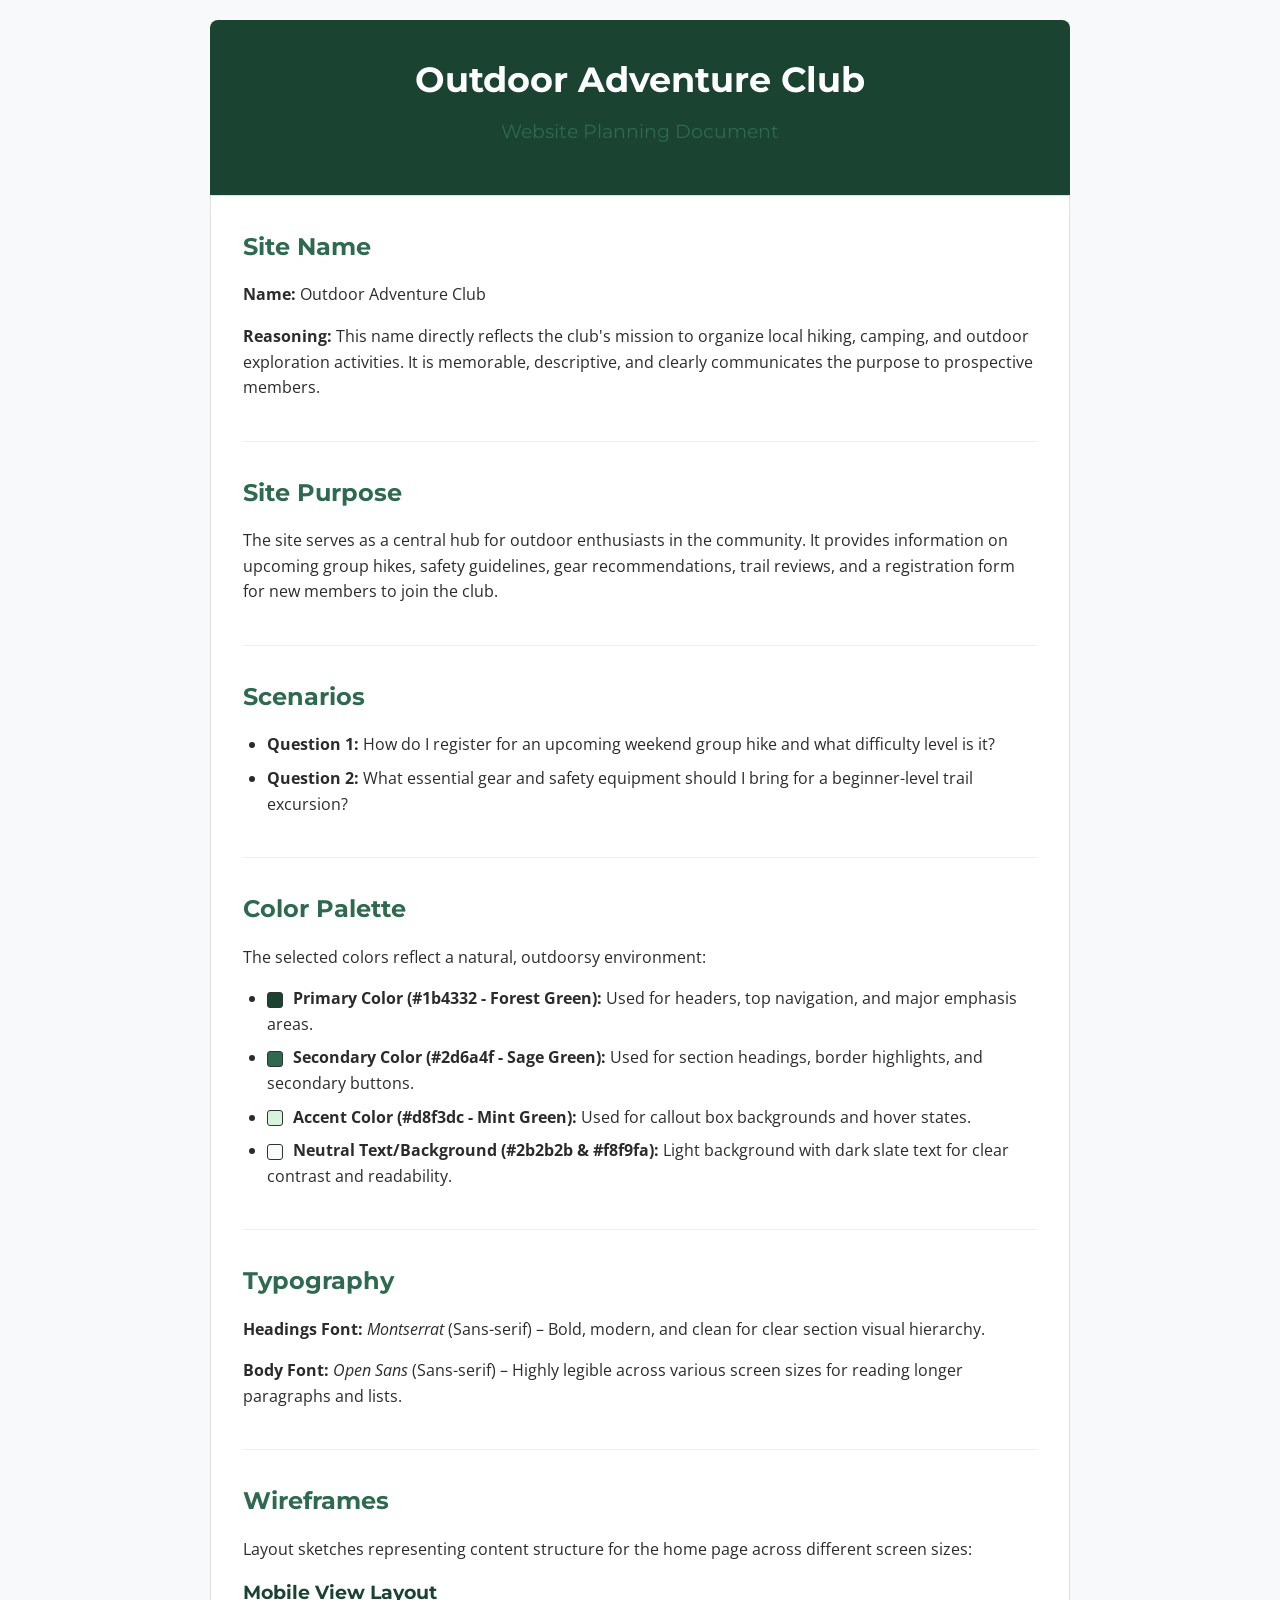
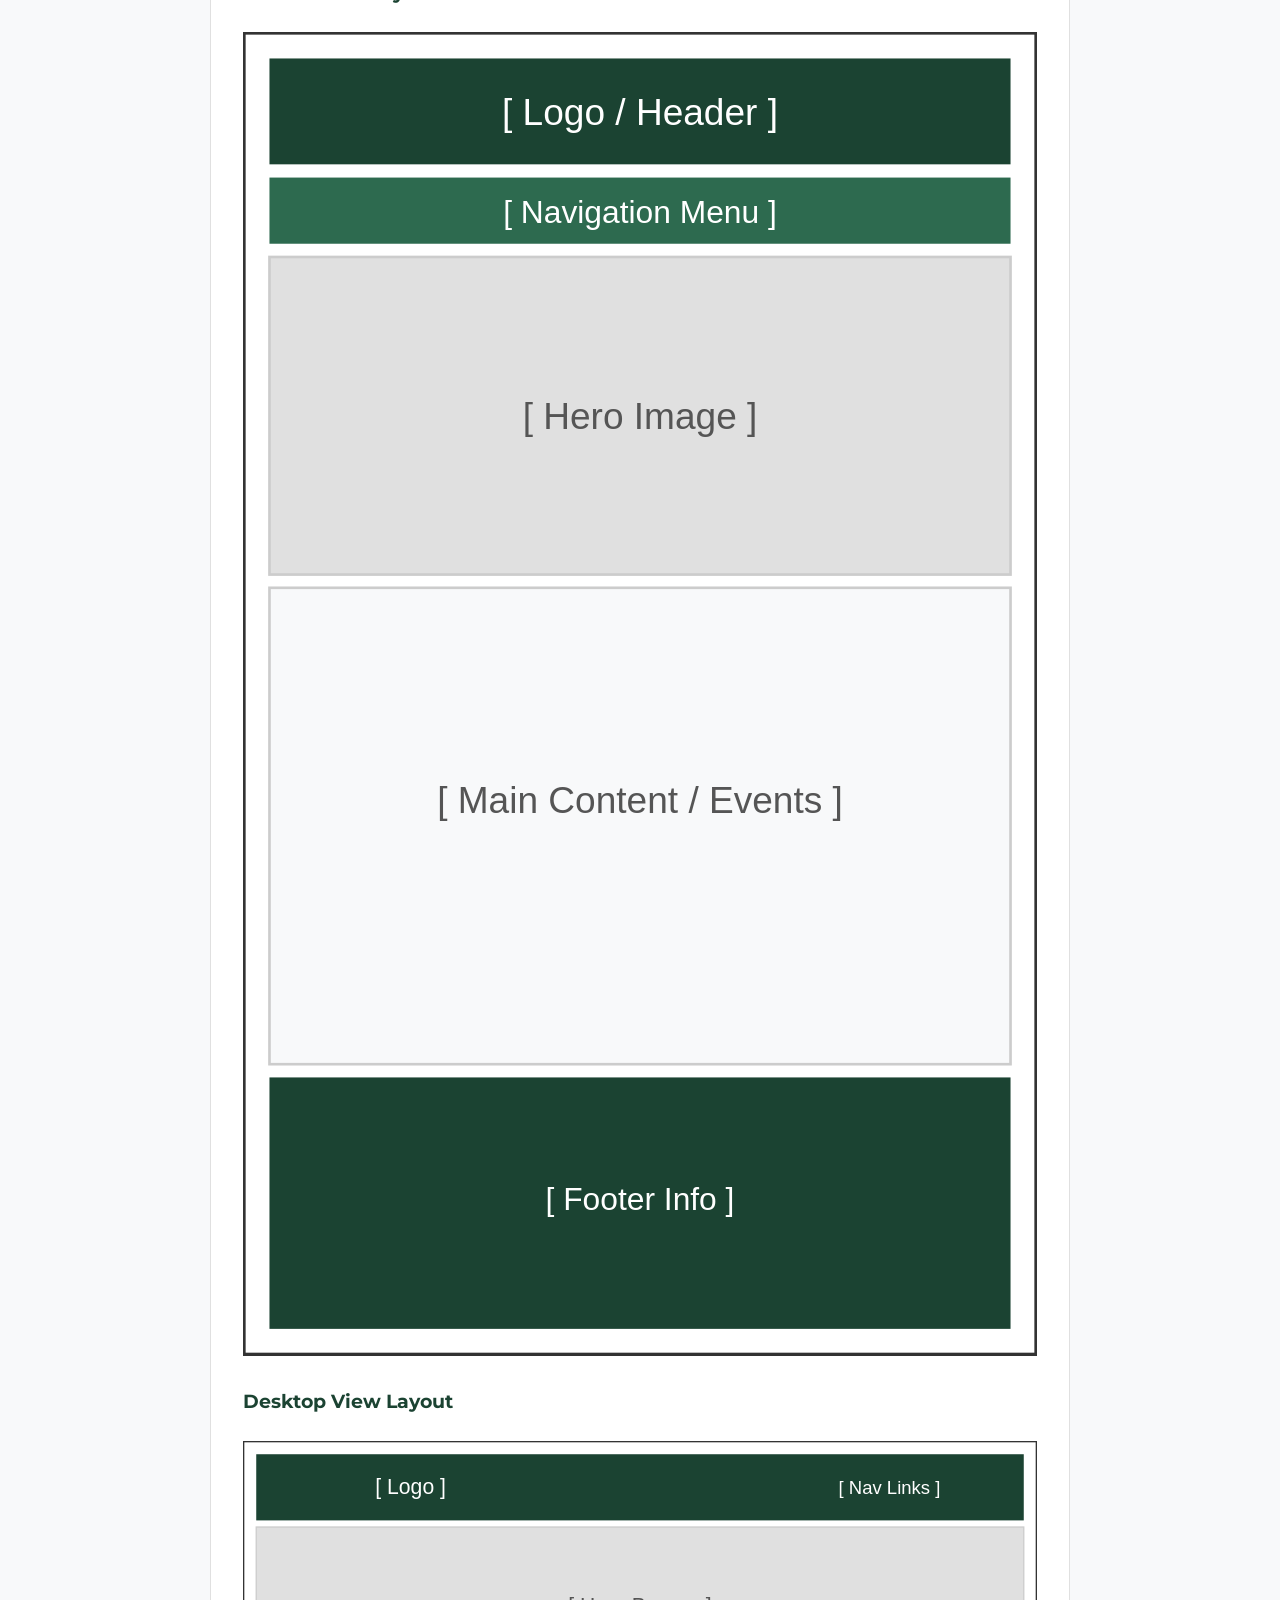
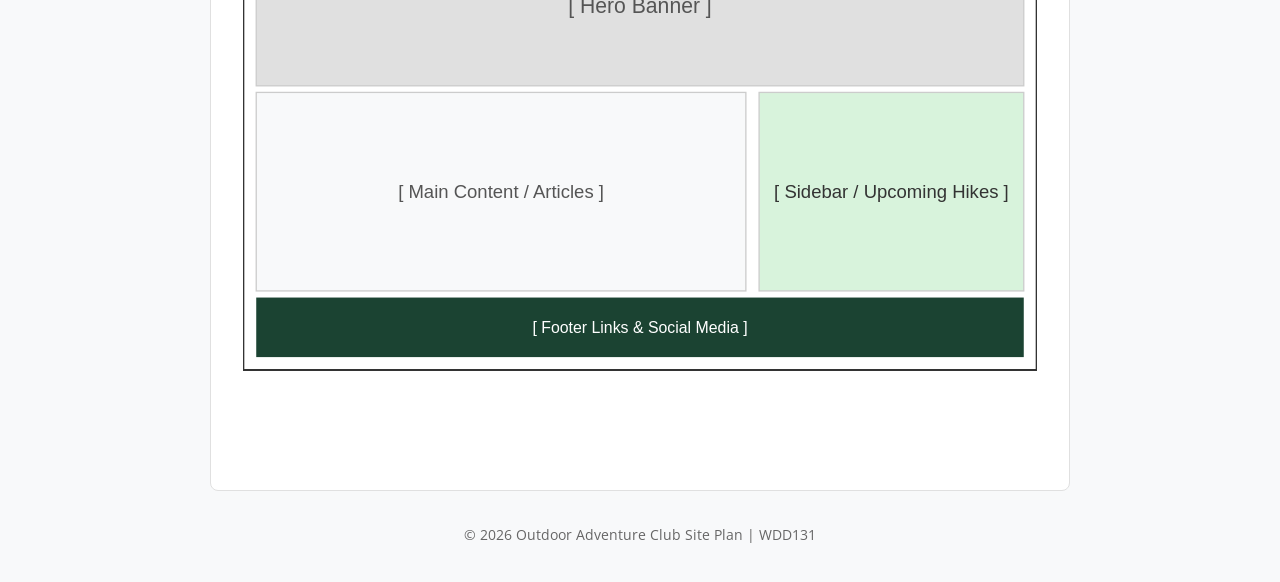
==== styles/project/siteplan.html @ a97b6d0e "web planing document w5" ====
<!DOCTYPE html>
<html lang="en">

<head>
    <meta charset="UTF-8">
    <meta name="viewport" content="width=device-width, initial-scale=1.0">
    <meta name="description" content="Website Planning Document for the Outdoor Adventure Club project.">
    <meta name="author" content="akpati chijindu">
    <title>Outdoor Adventure Club - Site Plan</title>
    <link rel="preconnect" href="https://fonts.googleapis.com">
    <link rel="preconnect" href="https://fonts.gstatic.com" crossorigin>
    <link
        href="https://fonts.googleapis.com/css2?family=Montserrat:wght@600;700&family=Open+Sans:ital,wght@0,400;0,600;1,400&display=swap"
        rel="stylesheet">
    <link rel="stylesheet" href="siteplan.css">
</head>

<body>
    <header>
        <h1>Outdoor Adventure Club</h1>
        <h2>Website Planning Document</h2>
    </header>

    <main>
        <!-- 1. Site Name -->
        <section>
            <h2>Site Name</h2>
            <p><strong>Name:</strong> Outdoor Adventure Club</p>
            <p><strong>Reasoning:</strong> This name directly reflects the club's mission to organize local hiking,
                camping, and outdoor exploration activities. It is memorable, descriptive, and clearly communicates the
                purpose to prospective members.</p>
        </section>

        <!-- 2. Site Purpose -->
        <section>
            <h2>Site Purpose</h2>
            <p>The site serves as a central hub for outdoor enthusiasts in the community. It provides information on
                upcoming group hikes, safety guidelines, gear recommendations, trail reviews, and a registration form
                for new members to join the club.</p>
        </section>

        <!-- 3. Scenarios -->
        <section>
            <h2>Scenarios</h2>
            <ul>
                <li><strong>Question 1:</strong> How do I register for an upcoming weekend group hike and what
                    difficulty level is it?</li>
                <li><strong>Question 2:</strong> What essential gear and safety equipment should I bring for a
                    beginner-level trail excursion?</li>
            </ul>
        </section>

        <!-- 4. Color Palette -->
        <section>
            <h2>Color Palette</h2>
            <p>The selected colors reflect a natural, outdoorsy environment:</p>
            <ul>
                <li><span class="color-box primary-bg"></span> <strong>Primary Color (#1b4332 - Forest Green):</strong>
                    Used for headers, top navigation, and major emphasis areas.</li>
                <li><span class="color-box secondary-bg"></span> <strong>Secondary Color (#2d6a4f - Sage
                        Green):</strong> Used for section headings, border highlights, and secondary buttons.</li>
                <li><span class="color-box accent-bg"></span> <strong>Accent Color (#d8f3dc - Mint Green):</strong> Used
                    for callout box backgrounds and hover states.</li>
                <li><span class="color-box neutral-bg"></span> <strong>Neutral Text/Background (#2b2b2b &
                        #f8f9fa):</strong> Light background with dark slate text for clear contrast and readability.
                </li>
            </ul>
        </section>

        <!-- 5. Typography -->
        <section>
            <h2>Typography</h2>
            <p><strong>Headings Font:</strong> <em>Montserrat</em> (Sans-serif) – Bold, modern, and clean for clear
                section visual hierarchy.</p>
            <p><strong>Body Font:</strong> <em>Open Sans</em> (Sans-serif) – Highly legible across various screen sizes
                for reading longer paragraphs and lists.</p>
        </section>

        <!-- 6. Wireframes -->
        <section>
            <h2>Wireframes</h2>
            <p>Layout sketches representing content structure for the home page across different screen sizes:</p>

            <h3>Mobile View Layout</h3>
            <div class="wireframe-container">
                <svg viewBox="0 0 300 500" width="100%" max-width="300" aria-label="Mobile Wireframe Layout">
                    <rect x="0" y="0" width="300" height="500" fill="#ffffff" stroke="#333333" stroke-width="2" />
                    <!-- Header -->
                    <rect x="10" y="10" width="280" height="40" fill="#1b4332" />
                    <text x="150" y="35" fill="#ffffff" font-family="sans-serif" font-size="14" text-anchor="middle">[
                        Logo / Header ]</text>
                    <!-- Nav -->
                    <rect x="10" y="55" width="280" height="25" fill="#2d6a4f" />
                    <text x="150" y="72" fill="#ffffff" font-family="sans-serif" font-size="12" text-anchor="middle">[
                        Navigation Menu ]</text>
                    <!-- Hero Image -->
                    <rect x="10" y="85" width="280" height="120" fill="#e0e0e0" stroke="#cccccc" />
                    <text x="150" y="150" fill="#555555" font-family="sans-serif" font-size="14" text-anchor="middle">[
                        Hero Image ]</text>
                    <!-- Main Content -->
                    <rect x="10" y="210" width="280" height="180" fill="#f8f9fa" stroke="#cccccc" />
                    <text x="150" y="295" fill="#555555" font-family="sans-serif" font-size="14" text-anchor="middle">[
                        Main Content / Events ]</text>
                    <!-- Footer -->
                    <rect x="10" y="395" width="280" height="95" fill="#1b4332" />
                    <text x="150" y="445" fill="#ffffff" font-family="sans-serif" font-size="12" text-anchor="middle">[
                        Footer Info ]</text>
                </svg>
            </div>

            <h3>Desktop View Layout</h3>
            <div class="wireframe-container">
                <svg viewBox="0 0 600 400" width="100%" max-width="600" aria-label="Desktop Wireframe Layout">
                    <rect x="0" y="0" width="600" height="400" fill="#ffffff" stroke="#333333" stroke-width="2" />
                    <!-- Header & Nav -->
                    <rect x="10" y="10" width="580" height="50" fill="#1b4332" />
                    <text x="100" y="40" fill="#ffffff" font-family="sans-serif" font-size="16">[ Logo ]</text>
                    <text x="450" y="40" fill="#ffffff" font-family="sans-serif" font-size="14">[ Nav Links ]</text>
                    <!-- Hero -->
                    <rect x="10" y="65" width="580" height="120" fill="#e0e0e0" stroke="#cccccc" />
                    <text x="300" y="130" fill="#555555" font-family="sans-serif" font-size="16" text-anchor="middle">[
                        Hero Banner ]</text>
                    <!-- Grid Content Left -->
                    <rect x="10" y="190" width="370" height="150" fill="#f8f9fa" stroke="#cccccc" />
                    <text x="195" y="270" fill="#555555" font-family="sans-serif" font-size="14" text-anchor="middle">[
                        Main Content / Articles ]</text>
                    <!-- Sidebar Right -->
                    <rect x="390" y="190" width="200" height="150" fill="#d8f3dc" stroke="#cccccc" />
                    <text x="490" y="270" fill="#333333" font-family="sans-serif" font-size="14" text-anchor="middle">[
                        Sidebar / Upcoming Hikes ]</text>
                    <!-- Footer -->
                    <rect x="10" y="345" width="580" height="45" fill="#1b4332" />
                    <text x="300" y="372" fill="#ffffff" font-family="sans-serif" font-size="12" text-anchor="middle">[
                        Footer Links & Social Media ]</text>
                </svg>
            </div>
        </section>
    </main>

    <footer>
        <p>&copy; 2026 Outdoor Adventure Club Site Plan | WDD131</p>
    </footer>
</body>

</html>
---- styles/project/siteplan.css ----
/* Document Color Palette & Typography */
:root {
    --primary-color: #1b4332;
    --secondary-color: #2d6a4f;
    --accent-color: #d8f3dc;
    --bg-color: #f8f9fa;
    --text-color: #2b2b2b;
    --heading-font: 'Montserrat', sans-serif;
    --body-font: 'Open Sans', sans-serif;
}

* {
    box-sizing: border-box;
    margin: 0;
    padding: 0;
}

body {
    font-family: var(--body-font);
    background-color: var(--bg-color);
    color: var(--text-color);
    line-height: 1.6;
    padding: 20px;
    max-width: 900px;
    margin: 0 auto;
}

header {
    background-color: var(--primary-color);
    color: #ffffff;
    text-align: center;
    padding: 2rem 1rem;
    border-radius: 8px 8px 0 0;
}

header h1 {
    font-family: var(--heading-font);
    font-size: 2.2rem;
    margin-bottom: 0.5rem;
}

header h2 {
    font-family: var(--heading-font);
    font-weight: 400;
    font-size: 1.2rem;
}

main {
    background: #ffffff;
    padding: 2rem;
    border: 1px solid #e0e0e0;
    border-radius: 0 0 8px 8px;
}

section {
    margin-bottom: 2rem;
    padding-bottom: 1.5rem;
    border-bottom: 1px solid #eeeeee;
}

section:last-of-type {
    border-bottom: none;
}

h2 {
    font-family: var(--heading-font);
    color: var(--secondary-color);
    margin-bottom: 1rem;
}

h3 {
    font-family: var(--heading-font);
    color: var(--primary-color);
    margin: 1rem 0 0.5rem 0;
}

p,
ul {
    margin-bottom: 1rem;
}

ul {
    padding-left: 1.5rem;
}

li {
    margin-bottom: 0.5rem;
}

/* Color Scheme Swatches */
.color-box {
    display: inline-block;
    width: 16px;
    height: 16px;
    vertical-align: middle;
    border: 1px solid #333333;
    border-radius: 3px;
    margin-right: 6px;
}

.primary-bg {
    background-color: #1b4332;
}

.secondary-bg {
    background-color: #2d6a4f;
}

.accent-bg {
    background-color: #d8f3dc;
}

.neutral-bg {
    background-color: #f8f9fa;
}

/* Wireframes Container */
.wireframe-container {
    margin: 1.5rem 0;
    text-align: center;
}

footer {
    text-align: center;
    margin-top: 2rem;
    font-size: 0.9rem;
    color: #666666;
}
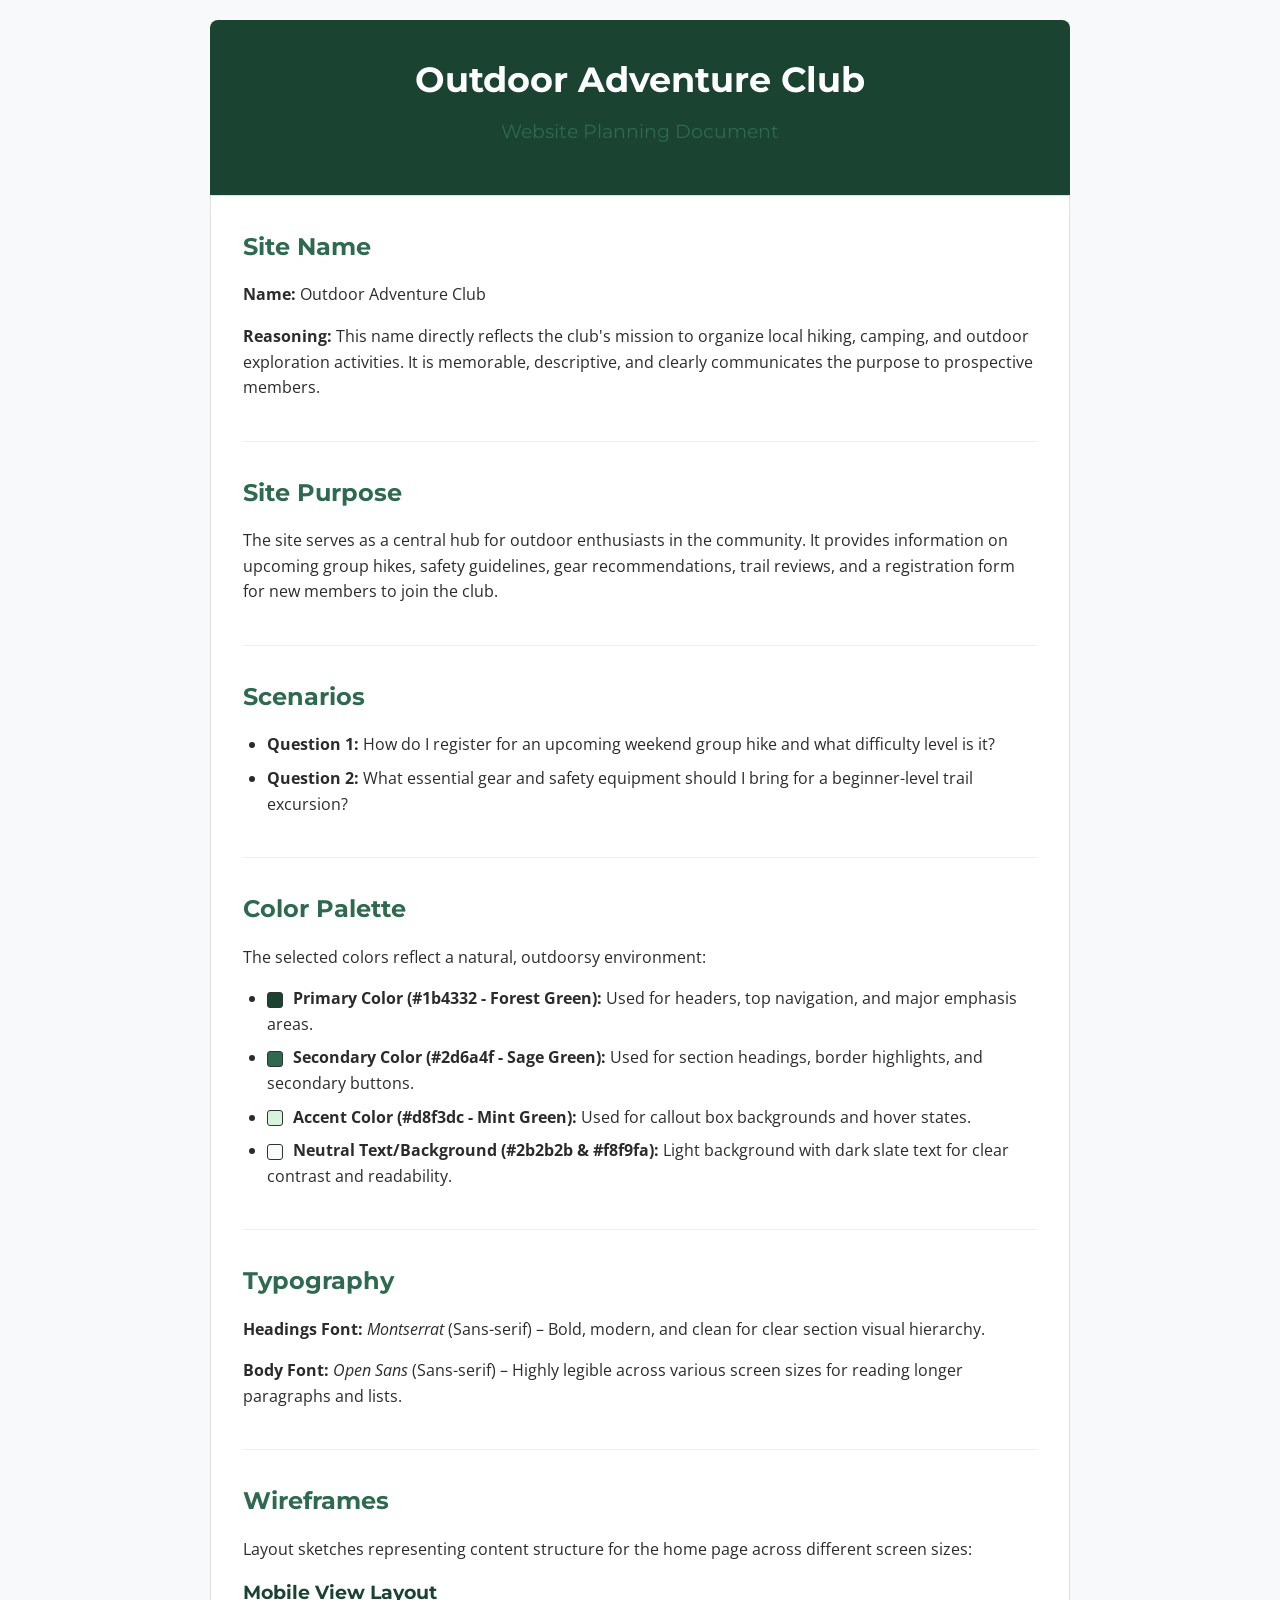
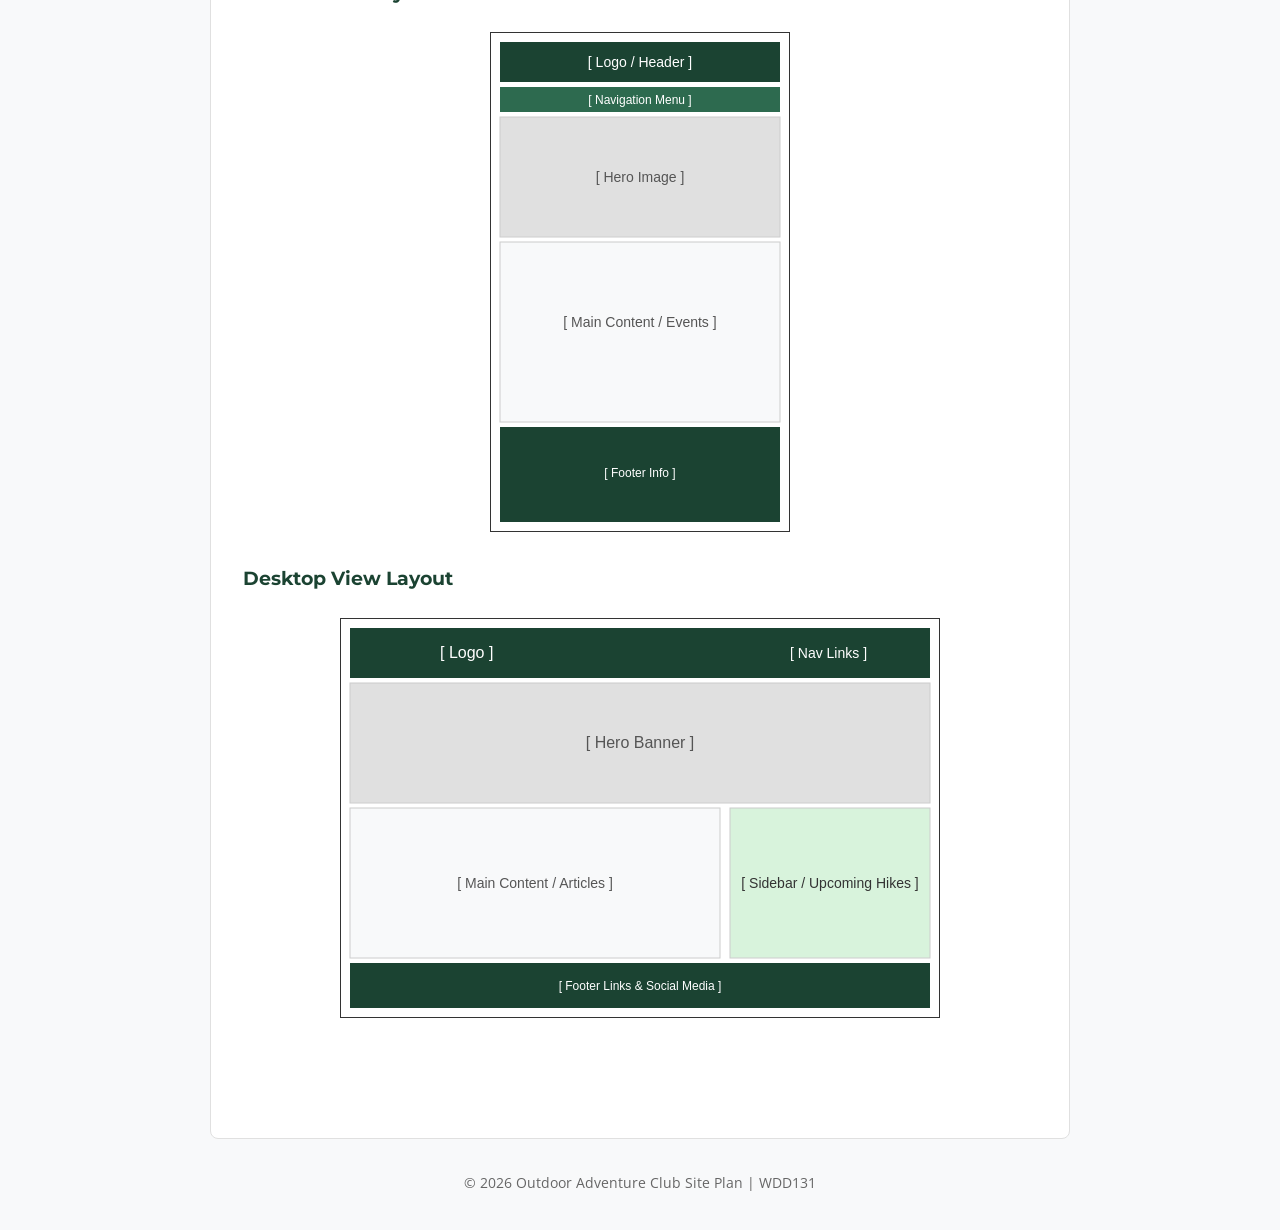
==== commit b71bd037: "siteplan.html" ====
--- a/styles/project/siteplan.html
+++ b/styles/project/siteplan.html
@@ -61,7 +61,7 @@
                         Green):</strong> Used for section headings, border highlights, and secondary buttons.</li>
                 <li><span class="color-box accent-bg"></span> <strong>Accent Color (#d8f3dc - Mint Green):</strong> Used
                     for callout box backgrounds and hover states.</li>
-                <li><span class="color-box neutral-bg"></span> <strong>Neutral Text/Background (#2b2b2b &
+                <li><span class="color-box neutral-bg"></span> <strong>Neutral Text/Background (#2b2b2b &amp;
                         #f8f9fa):</strong> Light background with dark slate text for clear contrast and readability.
                 </li>
             </ul>
@@ -83,7 +83,7 @@
 
             <h3>Mobile View Layout</h3>
             <div class="wireframe-container">
-                <svg viewBox="0 0 300 500" width="100%" max-width="300" aria-label="Mobile Wireframe Layout">
+                <svg viewBox="0 0 300 500" width="100%" style="max-width: 300px;" aria-label="Mobile Wireframe Layout">
                     <rect x="0" y="0" width="300" height="500" fill="#ffffff" stroke="#333333" stroke-width="2" />
                     <!-- Header -->
                     <rect x="10" y="10" width="280" height="40" fill="#1b4332" />
@@ -110,7 +110,7 @@
 
             <h3>Desktop View Layout</h3>
             <div class="wireframe-container">
-                <svg viewBox="0 0 600 400" width="100%" max-width="600" aria-label="Desktop Wireframe Layout">
+                <svg viewBox="0 0 600 400" width="100%" style="max-width: 600px;" aria-label="Desktop Wireframe Layout">
                     <rect x="0" y="0" width="600" height="400" fill="#ffffff" stroke="#333333" stroke-width="2" />
                     <!-- Header & Nav -->
                     <rect x="10" y="10" width="580" height="50" fill="#1b4332" />
@@ -131,7 +131,7 @@
                     <!-- Footer -->
                     <rect x="10" y="345" width="580" height="45" fill="#1b4332" />
                     <text x="300" y="372" fill="#ffffff" font-family="sans-serif" font-size="12" text-anchor="middle">[
-                        Footer Links & Social Media ]</text>
+                        Footer Links &amp; Social Media ]</text>
                 </svg>
             </div>
         </section>
